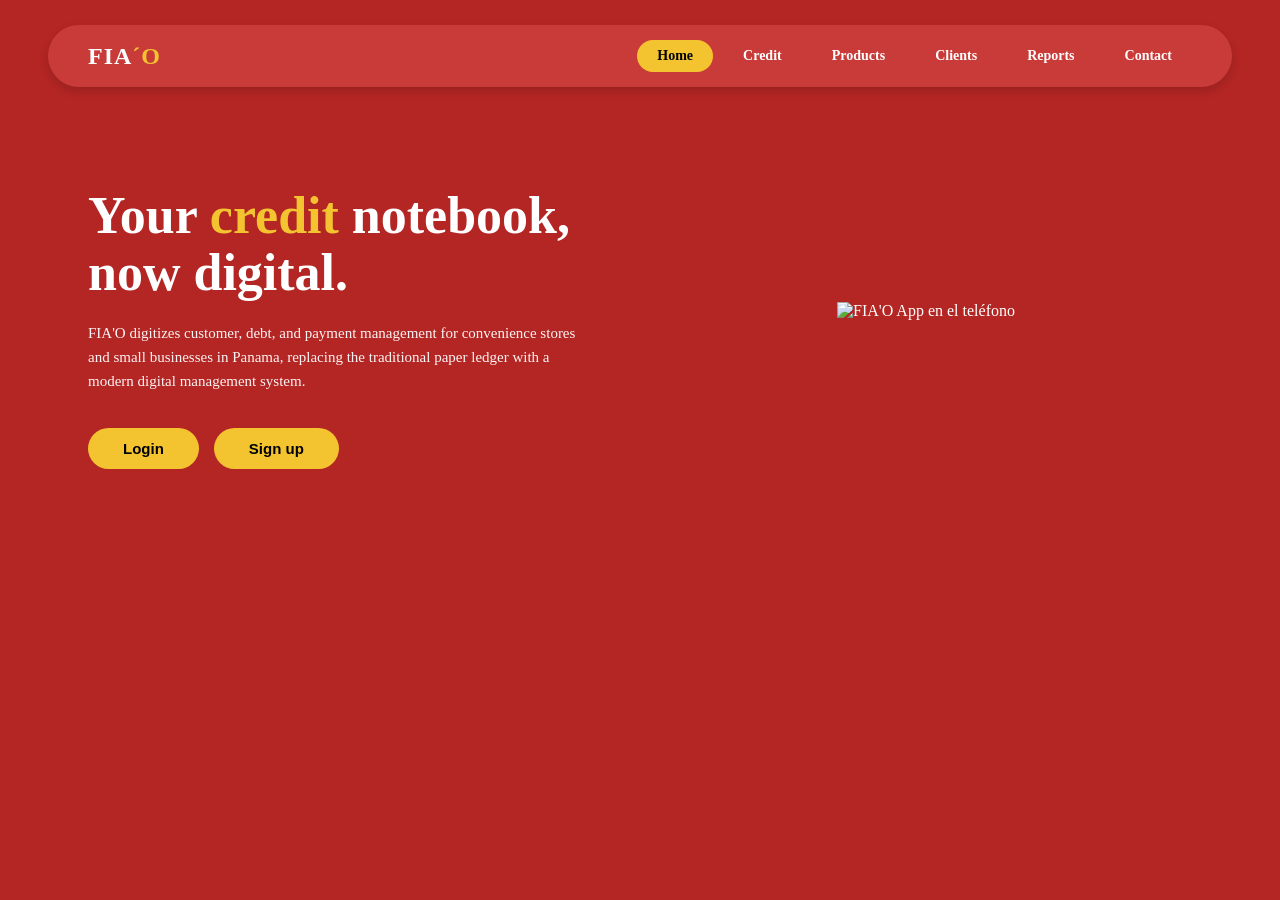
==== index.html @ e41dae24 "Nuevo Ordenado" ====
<!DOCTYPE html>
<html lang="en">
<head>
    <meta charset="UTF-8">
    <meta name="viewport" content="width=device-width, initial-scale=1.0">
    <title>FIA'O - Digital Notebook</title>
    <!-- Ruta actualizada del CSS según la nueva estructura de carpetas -->
    <link rel="stylesheet" href="asset/css/style.css">
    <!-- Fuente moderna de Google Fonts -->
    <link href="https://fonts.googleapis.com/css2?family=Poppins:wght@400;500;600;700&display=swap" rel="stylesheet">
</head>
<body>
 
    <!-- BARRA DE NAVEGACIÓN -->
    <header class="navbar">
        <div class="logo">FIA<span class="yellow-text">´O</span></div>
        <nav class="nav-links">
            <a href="#inicio" class="active">Home</a>
            <a href="#credit">Credit</a>
            <a href="#products">Products</a>
            <a href="#clients">Clients</a>
            <a href="#reports">Reports</a>
            <a href="#contact">Contact</a>
        </nav>
    </header>
 
    <!-- CONTENIDO PRINCIPAL (HERO SECTION) -->
    <main class="hero-container">
        
        <!-- Columna Izquierda: Textos y Botones -->
        <div class="hero-text">
            <h1>Your <span class="yellow-text">credit</span> notebook,<br>now digital.</h1>
            <p>
                FIA'O digitizes customer, debt, and payment management for convenience stores
                and small businesses in Panama, replacing the traditional paper ledger with a
                modern digital management system.
            </p>
            <div class="hero-buttons">
                <a href="login.html" style="text-decoration: none;"><button class="btn-login">Login</button></a>
                <button class="btn-signup">Sign up</button>
            </div>
        </div>
 
        <!-- Columna Derecha: Imagen del Teléfono -->
        <div class="hero-image">
            <img src="movil.png" alt="FIA'O App en el teléfono">
        </div>
 
    </main>
 
</body>
</html>
---- asset/css/style.css ----
* CONFIGURACIÓN GENERAL */
* {
    margin: 0;
    padding: 0;
    box-sizing: border-box;
    font-family: 'Poppins', sans-serif;
}
 
body {
    background-color: #b32624; /* Color rojo principal */
    color: #ffffff;
}
 
/* CLASE PARA LOS TEXTOS AMARILLOS */
.yellow-text {
    color: #f4c430;
}
 
/* BARRA DE NAVEGACIÓN */
.navbar {
    display: flex;
    justify-content: space-between;
    align-items: center;
    background-color: #c93b38;
    padding: 15px 40px;
    margin: 25px 40px;
    border-radius: 40px;
    box-shadow: 0 4px 10px rgba(0, 0, 0, 0.15);
}
 
.logo {
    font-size: 24px;
    font-weight: 700;
    letter-spacing: 1px;
}
 
.nav-links {
    display: flex;
    gap: 10px;
}
 
.nav-links a {
    color: #ffffff;
    text-decoration: none;
    font-weight: 600;
    font-size: 14px;
    padding: 8px 20px;
    border-radius: 20px;
    transition: 0.3s;
}
 
.nav-links a.active,
.nav-links a:hover {
    background-color: #f4c430;
    color: #000000;
}
 
/* SECCIÓN PRINCIPAL / HERO */
.hero-container {
    display: flex;
    justify-content: space-between;
    align-items: center;
    padding: 40px 80px;
    max-width: 1300px;
    margin: 0 auto;
    gap: 40px;
}
 
.hero-text {
    flex: 1;
}
 
.hero-text h1 {
    font-size: 52px;
    font-weight: 700;
    line-height: 1.1;
    margin-bottom: 20px;
}
 
.hero-text p {
    font-size: 15px;
    line-height: 1.6;
    margin-bottom: 35px;
    opacity: 0.95;
    max-width: 500px;
}
 
/* Botones de Login y Sign up */
.hero-buttons {
    display: flex;
    gap: 15px;
}
 
.btn-login, .btn-signup {
    background-color: #f4c430;
    color: #000000;
    border: none;
    padding: 12px 35px;
    border-radius: 25px;
    font-weight: 600;
    font-size: 15px;
    cursor: pointer;
    transition: transform 0.2s, opacity 0.2s;
}
 
.btn-login:hover, .btn-signup:hover {
    opacity: 0.9;
    transform: scale(1.03);
}
 
/* Imagen del Teléfono */
.hero-image {
    flex: 1;
    display: flex;
    justify-content: center;
}
 
.hero-image img {
    max-width: 350px;
    height: auto;
 
}
 
/* ========================================= */
/* ESTILOS COMPLETOS PARA LA PÁGINA DE LOGIN */
/* ========================================= */
 
.login-body {
    background-color: #f7f1e3 !important;
    color: #333333;
    margin: 0;
    font-family: 'Poppins', sans-serif;
}
 
/* Barra de navegación superior (Sin pestañas activas por defecto) */
.login-top-nav {
    background-color: #910000 !important;
    display: flex;
    justify-content: space-between;
    align-items: center;
    padding: 15px 50px;
}
 
.login-top-nav .logo {
    color: #ffffff;
    font-size: 24px;
    font-weight: bold;
}
 
.login-top-nav .yellow-text {
    color: #f4c430 !important;
}
 
.login-top-nav .nav-links a {
    color: #ffffff;
    text-decoration: none;
    margin-left: 20px;
    font-size: 14px;
    padding: 6px 14px;
    border-radius: 6px;
    transition: 0.2s;
}
 
.login-top-nav .nav-links a:hover {
    background-color: rgba(255, 255, 255, 0.15);
}
 
.login-info .brand-title {
    color: #ef0000 !important;
    font-size: 32px;
    font-weight: 700;
    margin-bottom: 15px;
}
 
.login-info .brand-title .yellow-text {
    color: #ff0000 !important;
}
 
.login-main-container {
    display: flex;
    justify-content: space-between;
    align-items: flex-start;
    padding: 40px 80px;
    max-width: 1300px;
    margin: 0 auto;
    gap: 40px;
}
 
.login-info {
    flex: 1;
    padding-top: 20px;
}
 
.login-info h1 {
    font-size: 44px;
    font-weight: 700;
    line-height: 1.15;
    color: #222222;
    margin-bottom: 15px;
}
 
.login-info .dark-red-text {
    color: #910000;
}
 
.login-info .subtitle {
    font-size: 15px;
    color: #555555;
    margin-bottom: 20px;
}
 
/* Estilo para el botón de Volver al Home en la página */
.btn-back-home {
    display: inline-block;
    background-color: #fae19c;
    color: #333333;
    padding: 8px 16px;
    border-radius: 6px;
    text-decoration: none;
    font-size: 13px;
    font-weight: 600;
    transition: 0.2s;
    box-shadow: 0 2px 5px rgba(0,0,0,0.05);
}
 
.btn-back-home:hover {
    background-color: #f4c430;
}
 
.feature-list {
    display: flex;
    flex-direction: column;
    gap: 25px;
}
 
.feature-item {
    display: flex;
    align-items: flex-start;
    gap: 15px;
}
 
.feature-icon {
    font-size: 24px;
    background: #fae19c;
    padding: 10px;
    border-radius: 12px;
}
 
.feature-item h3 {
    font-size: 16px;
    font-weight: 600;
    color: #111111;
    margin-bottom: 3px;
}
 
.feature-item p {
    font-size: 13px;
    color: #666666;
    line-height: 1.4;
}
 
/* Contenedor derecho */
.login-right-area {
    flex: 1;
    position: relative;
    display: flex;
    justify-content: center;
    align-items: flex-start;
}
 
.login-card {
    background-color: #ffffff;
    padding: 40px;
    border-radius: 20px;
    width: 100%;
    max-width: 420px;
    box-shadow: 0 10px 30px rgba(0, 0, 0, 0.08);
    z-index: 1;
}
 
.login-card h2 {
    font-size: 28px;
    font-weight: 700;
    text-align: center;
    color: #111;
    margin-bottom: 5px;
}
 
.login-card .card-subtitle {
    font-size: 13px;
    color: #777;
    text-align: center;
    margin-bottom: 30px;
}
 
.login-card .input-group {
    margin-bottom: 20px;
}
 
.login-card .input-group label {
    display: block;
    font-size: 12px;
    font-weight: 600;
    color: #444;
    margin-bottom: 6px;
}
 
.login-card .input-group input {
    width: 100%;
    padding: 12px 15px;
    border-radius: 8px;
    border: 1px solid #ddd;
    font-size: 14px;
    outline: none;
    transition: 0.2s;
    box-sizing: border-box;
}
 
.login-card .input-group input:focus {
    border-color: #910000;
}
 
/* Contenedor y ojito vectorial limpio */
.password-box-container {
    position: relative;
    display: flex;
    align-items: center;
}
 
.password-box-container input {
    width: 100%;
    padding-right: 45px !important;
}
 
.eye-icon {
    position: absolute;
    right: 12px;
    cursor: pointer;
    color: #777;
    display: flex;
    align-items: center;
    user-select: none;
    z-index: 10;
    transition: color 0.2s;
}
 
.eye-icon:hover {
    color: #910000;
}
 
.login-card .forgot-password {
    display: block;
    text-align: right;
    font-size: 11px;
    color: #d9534f;
    text-decoration: none;
    margin-top: 5px;
}
 
.login-card .forgot-password:hover {
    text-decoration: underline;
}
 
.login-card .btn-red-submit {
    width: 100%;
    background-color: #a8201a;
    color: #ffffff;
    border: none;
    padding: 14px;
    border-radius: 8px;
    font-weight: 600;
    font-size: 15px;
    cursor: pointer;
    transition: 0.2s;
    margin-top: 10px;
}
 
.login-card .btn-red-submit:hover {
    background-color: #8f1712;
}
 
.login-card .recaptcha-box {
    display: flex;
    align-items: center;
    justify-content: space-between;
    background-color: #f9f9f9;
    border: 1px solid #d3d3d3;
    padding: 12px 15px;
    border-radius: 6px;
    margin-top: 20px;
    font-size: 13px;
    cursor: pointer;
    transition: 0.3s;
}
 
.recaptcha-left {
    display: flex;
    align-items: center;
    gap: 12px;
}
 
.login-card .recaptcha-box input {
    width: 18px;
    height: 18px;
    cursor: pointer;
}
 
.spinner {
    display: none;
    width: 20px;
    height: 20px;
    border: 3px solid #f3f3f3;
    border-top: 3px solid #3498db;
    border-radius: 50%;
    animation: spin 0.8s linear infinite;
}
 
@keyframes spin {
    0% { transform: rotate(0deg); }
    100% { transform: rotate(360deg); }
}
 
.login-card .recaptcha-logo {
    font-size: 10px;
    color: #555;
    text-align: center;
}
 
.login-card .signup-redirect {
    text-align: center;
    font-size: 12px;
    color: #666;
    margin-top: 25px;
}
 
.login-card .signup-redirect a {
    color: #a8201a;
    font-weight: 600;
    text-decoration: none;
}
 
.login-card .signup-redirect a:hover {
    text-decoration: underline;
}
 
/* VENTANA FLOTANTE DE RECUPERACIÓN (Posicionada a la IZQUIERDA de la tarjeta de login) */
.recovery-section-hidden {
    display: none;
    position: absolute;
    right: 440px; /* Se despliega flotando hacia la izquierda */
    top: 0;
    width: 340px;
    z-index: 10;
}
 
.recovery-card {
    background-color: #ffffff;
    padding: 25px;
    border-radius: 15px;
    box-shadow: 0 10px 30px rgba(0, 0, 0, 0.15);
    text-align: left;
    border: 2px solid #910000;
    position: relative;
}
 
.close-recovery {
    position: absolute;
    top: 10px;
    right: 15px;
    background: none;
    border: none;
    font-size: 20px;
    cursor: pointer;
    color: #888;
}
 
.close-recovery:hover {
    color: #000;
}
 
.recovery-card h3 {
    color: #910000;
    font-size: 18px;
    margin-bottom: 8px;
}
 
.recovery-card p {
    font-size: 12px;
    color: #666;
    margin-bottom: 15px;
    line-height: 1.4;
}
 
.recovery-inputs {
    display: flex;
    flex-direction: column;
    gap: 10px;
}
 
.recovery-inputs input {
    width: 100%;
    padding: 10px 12px;
    border: 1px solid #ddd;
    border-radius: 6px;
    outline: none;
    box-sizing: border-box;
}
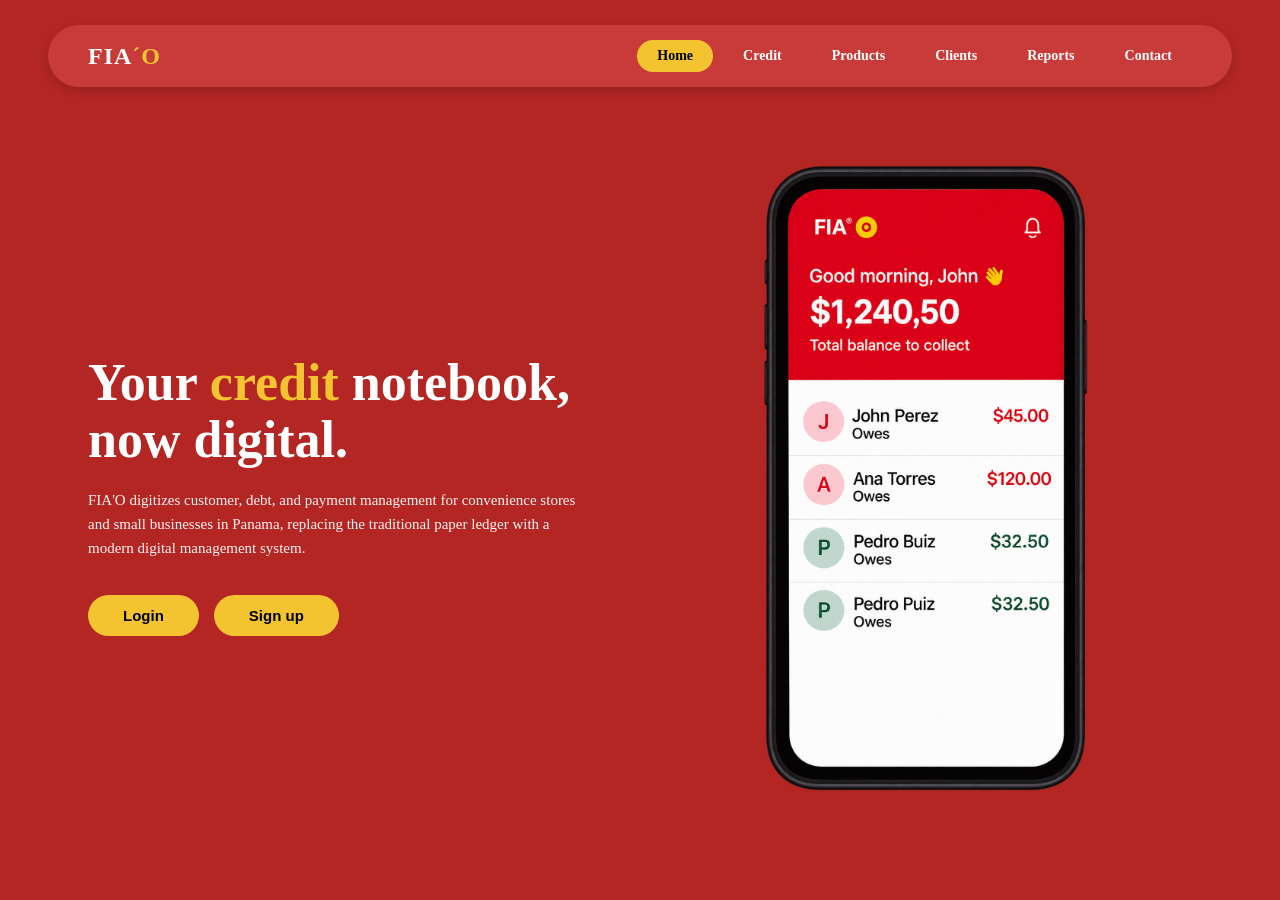
==== commit 0678789c: "imagen Agregado de imagen" ====
--- a/index.html
+++ b/index.html
@@ -43,7 +43,7 @@
  
         <!-- Columna Derecha: Imagen del Teléfono -->
         <div class="hero-image">
-            <img src="movil.png" alt="FIA'O App en el teléfono">
+            <img src="asset/img/movil.png" alt="FIA'O App en el teléfono">
         </div>
  
     </main>
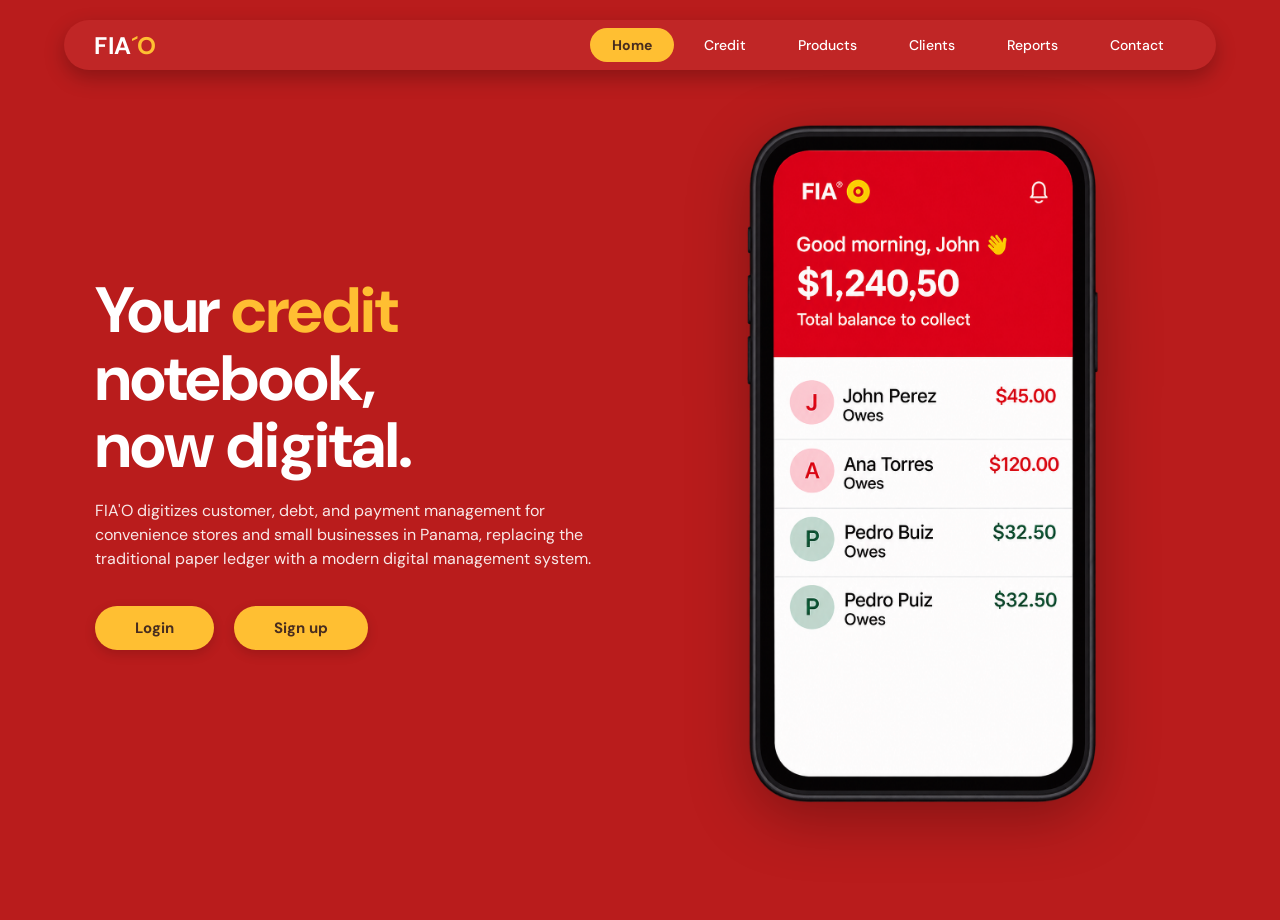
==== commit f2964ea2: "cambios cambioss" ====
--- a/index.html
+++ b/index.html
@@ -4,15 +4,17 @@
     <meta charset="UTF-8">
     <meta name="viewport" content="width=device-width, initial-scale=1.0">
     <title>FIA'O - Digital Notebook</title>
-    <!-- Ruta actualizada del CSS según la nueva estructura de carpetas -->
+    <!-- Ruta al CSS principal -->
     <link rel="stylesheet" href="asset/css/style.css">
-    <!-- Fuente moderna de Google Fonts -->
-    <link href="https://fonts.googleapis.com/css2?family=Poppins:wght@400;500;600;700&display=swap" rel="stylesheet">
+    <!-- Importación de las tipografías oficiales del branding desde Google Fonts -->
+    <link rel="preconnect" href="https://fonts.googleapis.com">
+    <link rel="preconnect" href="https://fonts.gstatic.com" crossorigin>
+    <link href="https://fonts.googleapis.com/css2?family=DM+Sans:ital,opsz,wght@0,9..40,100..1000;1,9..40,100..1000&family=Poppins:wght@400;500;600;700&display=swap" rel="stylesheet">
 </head>
-<body>
- 
-    <!-- BARRA DE NAVEGACIÓN -->
-    <header class="navbar">
+<body class="home-body">
+
+    <!-- BARRA DE NAVEGACIÓN FLOTANTE -->
+    <header class="navbar main-top-nav">
         <div class="logo">FIA<span class="yellow-text">´O</span></div>
         <nav class="nav-links">
             <a href="#inicio" class="active">Home</a>
@@ -23,30 +25,30 @@
             <a href="#contact">Contact</a>
         </nav>
     </header>
- 
+
     <!-- CONTENIDO PRINCIPAL (HERO SECTION) -->
     <main class="hero-container">
         
         <!-- Columna Izquierda: Textos y Botones -->
         <div class="hero-text">
-            <h1>Your <span class="yellow-text">credit</span> notebook,<br>now digital.</h1>
+            <h1>Your <span class="yellow-text">credit</span><br>notebook,<br>now digital.</h1>
             <p>
                 FIA'O digitizes customer, debt, and payment management for convenience stores
                 and small businesses in Panama, replacing the traditional paper ledger with a
                 modern digital management system.
             </p>
             <div class="hero-buttons">
-                <a href="login.html" style="text-decoration: none;"><button class="btn-login">Login</button></a>
+                <a href="login.html" class="btn-link"><button class="btn-login">Login</button></a>
                 <button class="btn-signup">Sign up</button>
             </div>
         </div>
- 
+
         <!-- Columna Derecha: Imagen del Teléfono -->
         <div class="hero-image">
             <img src="asset/img/movil.png" alt="FIA'O App en el teléfono">
         </div>
- 
+
     </main>
- 
+
 </body>
 </html>
--- a/asset/css/style.css
+++ b/asset/css/style.css
@@ -1,507 +1,164 @@
-* CONFIGURACIÓN GENERAL */
+/* ========================================= */
+/* ESTILOS DE LA PÁGINA HOME (INDEX) - FIA'O  */
+/* ========================================= */
+
+@import url('https://fonts.googleapis.com/css2?family=DM+Sans:ital,opsz,wght@0,9..40,100..1000;1,9..40,100..1000&family=Poppins:wght@400;500;600;700&display=swap');
+
+:root {
+    --color-rojo: #B91C1C;
+    --color-rojo-barra: #C02626;
+    --color-amarillo: #FFBF32;
+    --color-crema: #FEF3C7;
+    --color-cafe: #482D1F;
+    --color-blanco: #FFFFFF;
+    --font-principal: 'DM Sans', 'Poppins', sans-serif;
+}
+
+/* Restablecimiento universal para forzar la tipografía en todos los elementos */
 * {
+    box-sizing: border-box;
+    font-family: var(--font-principal) !important;
+}
+
+body.home-body {
+    background-color: var(--color-rojo) !important;
+    color: var(--color-blanco);
     margin: 0;
     padding: 0;
-    box-sizing: border-box;
-    font-family: 'Poppins', sans-serif;
+    min-height: 100vh;
+    overflow-x: hidden;
 }
- 
-body {
-    background-color: #b32624; /* Color rojo principal */
-    color: #ffffff;
-}
- 
-/* CLASE PARA LOS TEXTOS AMARILLOS */
-.yellow-text {
-    color: #f4c430;
-}
- 
-/* BARRA DE NAVEGACIÓN */
-.navbar {
+
+/* BARRA DE NAVEGACIÓN FLOTANTE Y REDONDEADA (PILL SHAPE) */
+.main-top-nav {
+    background-color: var(--color-rojo-barra) !important;
     display: flex;
     justify-content: space-between;
     align-items: center;
-    background-color: #c93b38;
-    padding: 15px 40px;
-    margin: 25px 40px;
-    border-radius: 40px;
-    box-shadow: 0 4px 10px rgba(0, 0, 0, 0.15);
+    padding: 8px 30px;
+    margin: 20px auto 0 auto;
+    width: 90%;
+    max-width: 1200px;
+    border-radius: 50px;
+    box-shadow: 0 8px 20px rgba(0, 0, 0, 0.25);
 }
- 
-.logo {
+
+.main-top-nav .logo {
+    color: var(--color-blanco);
     font-size: 24px;
     font-weight: 700;
-    letter-spacing: 1px;
+    letter-spacing: 0.5px;
 }
- 
-.nav-links {
+
+.main-top-nav .yellow-text {
+    color: var(--color-amarillo) !important;
+}
+
+.main-top-nav .nav-links {
     display: flex;
-    gap: 10px;
+    align-items: center;
+    gap: 8px;
 }
- 
-.nav-links a {
-    color: #ffffff;
+
+.main-top-nav .nav-links a {
+    color: var(--color-blanco);
     text-decoration: none;
-    font-weight: 600;
     font-size: 14px;
-    padding: 8px 20px;
-    border-radius: 20px;
-    transition: 0.3s;
+    font-weight: 500;
+    padding: 8px 22px;
+    border-radius: 30px;
+    transition: all 0.2s ease;
 }
- 
-.nav-links a.active,
-.nav-links a:hover {
-    background-color: #f4c430;
-    color: #000000;
+
+/* Botón activo Home en la barra */
+.main-top-nav .nav-links a.active,
+.main-top-nav .nav-links a:first-child {
+    background-color: var(--color-amarillo);
+    color: var(--color-cafe);
+    font-weight: 700;
 }
- 
-/* SECCIÓN PRINCIPAL / HERO */
+
+.main-top-nav .nav-links a:hover:not(.active) {
+    background-color: rgba(255, 255, 255, 0.15);
+}
+
+/* SECCIÓN PRINCIPAL (HERO CONTAINER) */
 .hero-container {
     display: flex;
     justify-content: space-between;
     align-items: center;
     padding: 40px 80px;
-    max-width: 1300px;
+    max-width: 1250px;
     margin: 0 auto;
     gap: 40px;
+    min-height: calc(100vh - 120px);
 }
- 
+
+/* Columna Izquierda: Textos y Botones */
 .hero-text {
     flex: 1;
+    max-width: 580px;
 }
- 
+
 .hero-text h1 {
-    font-size: 52px;
+    font-size: 64px;
     font-weight: 700;
-    line-height: 1.1;
-    margin-bottom: 20px;
+    line-height: 1.05;
+    color: var(--color-blanco);
+    margin: 0 0 20px 0;
+    letter-spacing: -1px;
 }
- 
+
+.hero-text .yellow-text {
+    color: var(--color-amarillo);
+}
+
 .hero-text p {
-    font-size: 15px;
-    line-height: 1.6;
+    font-size: 16px;
+    line-height: 1.5;
+    color: rgba(255, 255, 255, 0.9);
     margin-bottom: 35px;
-    opacity: 0.95;
     max-width: 500px;
 }
- 
-/* Botones de Login y Sign up */
+
 .hero-buttons {
     display: flex;
-    gap: 15px;
+    gap: 20px;
+    align-items: center;
 }
- 
+
+.hero-buttons .btn-link {
+    text-decoration: none;
+}
+
 .btn-login, .btn-signup {
-    background-color: #f4c430;
-    color: #000000;
+    background-color: var(--color-amarillo);
+    color: var(--color-cafe);
     border: none;
-    padding: 12px 35px;
-    border-radius: 25px;
-    font-weight: 600;
+    padding: 12px 40px;
+    border-radius: 30px;
     font-size: 15px;
+    font-weight: 700;
     cursor: pointer;
-    transition: transform 0.2s, opacity 0.2s;
+    transition: transform 0.2s, box-shadow 0.2s;
+    box-shadow: 0 4px 12px rgba(0, 0, 0, 0.15);
 }
- 
+
 .btn-login:hover, .btn-signup:hover {
-    opacity: 0.9;
-    transform: scale(1.03);
+    transform: translateY(-2px);
+    box-shadow: 0 6px 16px rgba(0, 0, 0, 0.2);
 }
- 
-/* Imagen del Teléfono */
+
+/* Columna Derecha: Imagen Móvil */
 .hero-image {
     flex: 1;
     display: flex;
     justify-content: center;
-}
- 
-.hero-image img {
-    max-width: 350px;
-    height: auto;
- 
-}
- 
-/* ========================================= */
-/* ESTILOS COMPLETOS PARA LA PÁGINA DE LOGIN */
-/* ========================================= */
- 
-.login-body {
-    background-color: #f7f1e3 !important;
-    color: #333333;
-    margin: 0;
-    font-family: 'Poppins', sans-serif;
-}
- 
-/* Barra de navegación superior (Sin pestañas activas por defecto) */
-.login-top-nav {
-    background-color: #910000 !important;
-    display: flex;
-    justify-content: space-between;
-    align-items: center;
-    padding: 15px 50px;
-}
- 
-.login-top-nav .logo {
-    color: #ffffff;
-    font-size: 24px;
-    font-weight: bold;
-}
- 
-.login-top-nav .yellow-text {
-    color: #f4c430 !important;
-}
- 
-.login-top-nav .nav-links a {
-    color: #ffffff;
-    text-decoration: none;
-    margin-left: 20px;
-    font-size: 14px;
-    padding: 6px 14px;
-    border-radius: 6px;
-    transition: 0.2s;
-}
- 
-.login-top-nav .nav-links a:hover {
-    background-color: rgba(255, 255, 255, 0.15);
-}
- 
-.login-info .brand-title {
-    color: #ef0000 !important;
-    font-size: 32px;
-    font-weight: 700;
-    margin-bottom: 15px;
-}
- 
-.login-info .brand-title .yellow-text {
-    color: #ff0000 !important;
-}
- 
-.login-main-container {
-    display: flex;
-    justify-content: space-between;
-    align-items: flex-start;
-    padding: 40px 80px;
-    max-width: 1300px;
-    margin: 0 auto;
-    gap: 40px;
-}
- 
-.login-info {
-    flex: 1;
-    padding-top: 20px;
-}
- 
-.login-info h1 {
-    font-size: 44px;
-    font-weight: 700;
-    line-height: 1.15;
-    color: #222222;
-    margin-bottom: 15px;
-}
- 
-.login-info .dark-red-text {
-    color: #910000;
-}
- 
-.login-info .subtitle {
-    font-size: 15px;
-    color: #555555;
-    margin-bottom: 20px;
-}
- 
-/* Estilo para el botón de Volver al Home en la página */
-.btn-back-home {
-    display: inline-block;
-    background-color: #fae19c;
-    color: #333333;
-    padding: 8px 16px;
-    border-radius: 6px;
-    text-decoration: none;
-    font-size: 13px;
-    font-weight: 600;
-    transition: 0.2s;
-    box-shadow: 0 2px 5px rgba(0,0,0,0.05);
-}
- 
-.btn-back-home:hover {
-    background-color: #f4c430;
-}
- 
-.feature-list {
-    display: flex;
-    flex-direction: column;
-    gap: 25px;
-}
- 
-.feature-item {
-    display: flex;
-    align-items: flex-start;
-    gap: 15px;
-}
- 
-.feature-icon {
-    font-size: 24px;
-    background: #fae19c;
-    padding: 10px;
-    border-radius: 12px;
-}
- 
-.feature-item h3 {
-    font-size: 16px;
-    font-weight: 600;
-    color: #111111;
-    margin-bottom: 3px;
-}
- 
-.feature-item p {
-    font-size: 13px;
-    color: #666666;
-    line-height: 1.4;
-}
- 
-/* Contenedor derecho */
-.login-right-area {
-    flex: 1;
-    position: relative;
-    display: flex;
-    justify-content: center;
-    align-items: flex-start;
-}
- 
-.login-card {
-    background-color: #ffffff;
-    padding: 40px;
-    border-radius: 20px;
-    width: 100%;
-    max-width: 420px;
-    box-shadow: 0 10px 30px rgba(0, 0, 0, 0.08);
-    z-index: 1;
-}
- 
-.login-card h2 {
-    font-size: 28px;
-    font-weight: 700;
-    text-align: center;
-    color: #111;
-    margin-bottom: 5px;
-}
- 
-.login-card .card-subtitle {
-    font-size: 13px;
-    color: #777;
-    text-align: center;
-    margin-bottom: 30px;
-}
- 
-.login-card .input-group {
-    margin-bottom: 20px;
-}
- 
-.login-card .input-group label {
-    display: block;
-    font-size: 12px;
-    font-weight: 600;
-    color: #444;
-    margin-bottom: 6px;
-}
- 
-.login-card .input-group input {
-    width: 100%;
-    padding: 12px 15px;
-    border-radius: 8px;
-    border: 1px solid #ddd;
-    font-size: 14px;
-    outline: none;
-    transition: 0.2s;
-    box-sizing: border-box;
-}
- 
-.login-card .input-group input:focus {
-    border-color: #910000;
-}
- 
-/* Contenedor y ojito vectorial limpio */
-.password-box-container {
-    position: relative;
-    display: flex;
     align-items: center;
 }
- 
-.password-box-container input {
-    width: 100%;
-    padding-right: 45px !important;
-}
- 
-.eye-icon {
-    position: absolute;
-    right: 12px;
-    cursor: pointer;
-    color: #777;
-    display: flex;
-    align-items: center;
-    user-select: none;
-    z-index: 10;
-    transition: color 0.2s;
-}
- 
-.eye-icon:hover {
-    color: #910000;
-}
- 
-.login-card .forgot-password {
-    display: block;
-    text-align: right;
-    font-size: 11px;
-    color: #d9534f;
-    text-decoration: none;
-    margin-top: 5px;
-}
- 
-.login-card .forgot-password:hover {
-    text-decoration: underline;
-}
- 
-.login-card .btn-red-submit {
-    width: 100%;
-    background-color: #a8201a;
-    color: #ffffff;
-    border: none;
-    padding: 14px;
-    border-radius: 8px;
-    font-weight: 600;
-    font-size: 15px;
-    cursor: pointer;
-    transition: 0.2s;
-    margin-top: 10px;
-}
- 
-.login-card .btn-red-submit:hover {
-    background-color: #8f1712;
-}
- 
-.login-card .recaptcha-box {
-    display: flex;
-    align-items: center;
-    justify-content: space-between;
-    background-color: #f9f9f9;
-    border: 1px solid #d3d3d3;
-    padding: 12px 15px;
-    border-radius: 6px;
-    margin-top: 20px;
-    font-size: 13px;
-    cursor: pointer;
-    transition: 0.3s;
-}
- 
-.recaptcha-left {
-    display: flex;
-    align-items: center;
-    gap: 12px;
-}
- 
-.login-card .recaptcha-box input {
-    width: 18px;
-    height: 18px;
-    cursor: pointer;
-}
- 
-.spinner {
-    display: none;
-    width: 20px;
-    height: 20px;
-    border: 3px solid #f3f3f3;
-    border-top: 3px solid #3498db;
-    border-radius: 50%;
-    animation: spin 0.8s linear infinite;
-}
- 
-@keyframes spin {
-    0% { transform: rotate(0deg); }
-    100% { transform: rotate(360deg); }
-}
- 
-.login-card .recaptcha-logo {
-    font-size: 10px;
-    color: #555;
-    text-align: center;
-}
- 
-.login-card .signup-redirect {
-    text-align: center;
-    font-size: 12px;
-    color: #666;
-    margin-top: 25px;
-}
- 
-.login-card .signup-redirect a {
-    color: #a8201a;
-    font-weight: 600;
-    text-decoration: none;
-}
- 
-.login-card .signup-redirect a:hover {
-    text-decoration: underline;
-}
- 
-/* VENTANA FLOTANTE DE RECUPERACIÓN (Posicionada a la IZQUIERDA de la tarjeta de login) */
-.recovery-section-hidden {
-    display: none;
-    position: absolute;
-    right: 440px; /* Se despliega flotando hacia la izquierda */
-    top: 0;
-    width: 340px;
-    z-index: 10;
-}
- 
-.recovery-card {
-    background-color: #ffffff;
-    padding: 25px;
-    border-radius: 15px;
-    box-shadow: 0 10px 30px rgba(0, 0, 0, 0.15);
-    text-align: left;
-    border: 2px solid #910000;
-    position: relative;
-}
- 
-.close-recovery {
-    position: absolute;
-    top: 10px;
-    right: 15px;
-    background: none;
-    border: none;
-    font-size: 20px;
-    cursor: pointer;
-    color: #888;
-}
- 
-.close-recovery:hover {
-    color: #000;
-}
- 
-.recovery-card h3 {
-    color: #910000;
-    font-size: 18px;
-    margin-bottom: 8px;
-}
- 
-.recovery-card p {
-    font-size: 12px;
-    color: #666;
-    margin-bottom: 15px;
-    line-height: 1.4;
-}
- 
-.recovery-inputs {
-    display: flex;
-    flex-direction: column;
-    gap: 10px;
-}
- 
-.recovery-inputs input {
-    width: 100%;
-    padding: 10px 12px;
-    border: 1px solid #ddd;
-    border-radius: 6px;
-    outline: none;
-    box-sizing: border-box;
+
+.hero-image img {
+    max-width: 380px;
+    height: auto;
+    filter: drop-shadow(0 15px 30px rgba(0, 0, 0, 0.3));
 }
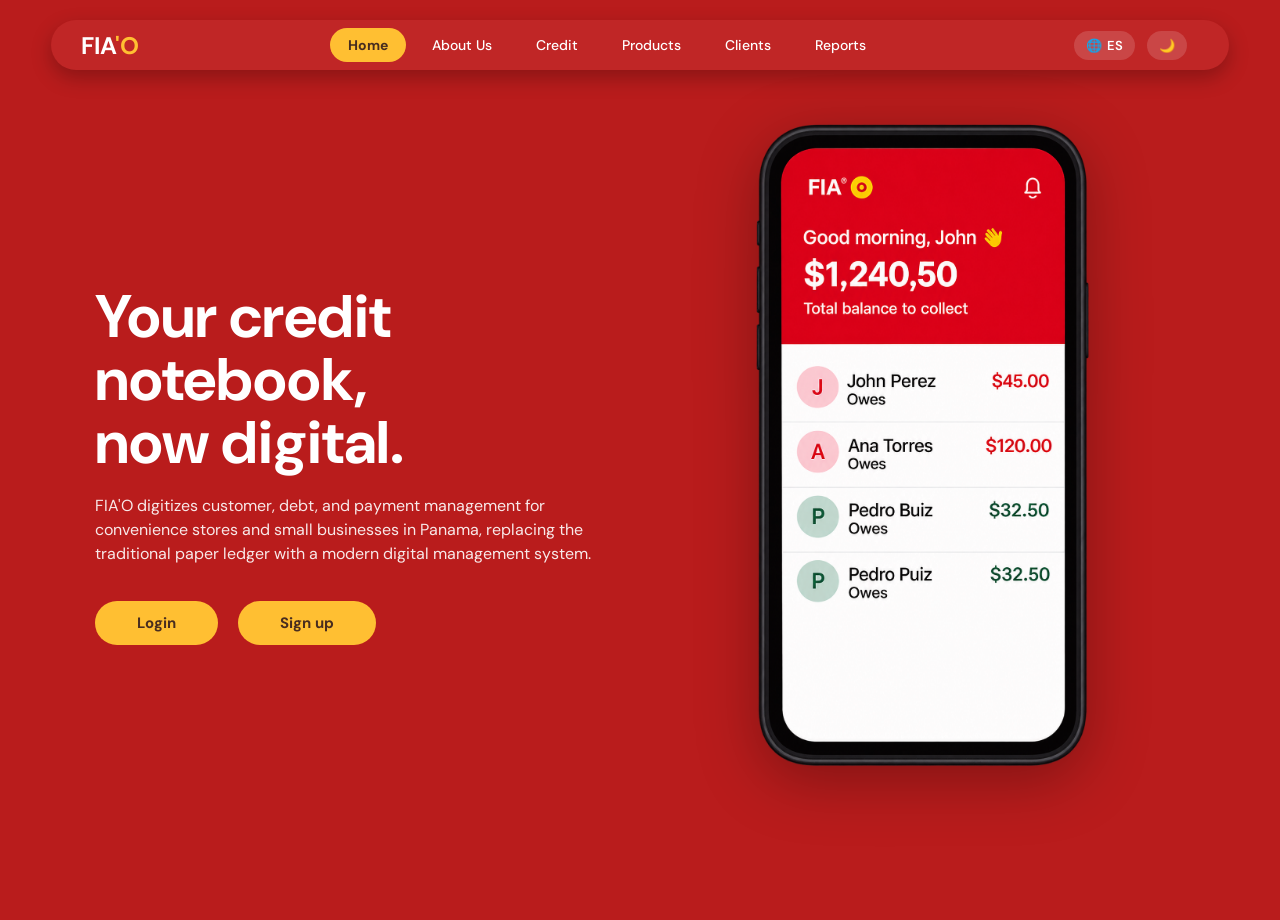
==== commit aa0ec587: "nuevoo nuevoo" ====
--- a/index.html
+++ b/index.html
@@ -4,51 +4,64 @@
     <meta charset="UTF-8">
     <meta name="viewport" content="width=device-width, initial-scale=1.0">
     <title>FIA'O - Digital Notebook</title>
-    <!-- Ruta al CSS principal -->
-    <link rel="stylesheet" href="asset/css/style.css">
-    <!-- Importación de las tipografías oficiales del branding desde Google Fonts -->
-    <link rel="preconnect" href="https://fonts.googleapis.com">
-    <link rel="preconnect" href="https://fonts.gstatic.com" crossorigin>
-    <link href="https://fonts.googleapis.com/css2?family=DM+Sans:ital,opsz,wght@0,9..40,100..1000;1,9..40,100..1000&family=Poppins:wght@400;500;600;700&display=swap" rel="stylesheet">
+    <link rel="stylesheet" href="asset/css/global.css">
 </head>
-<body class="home-body">
+<body>
 
     <!-- BARRA DE NAVEGACIÓN FLOTANTE -->
     <header class="navbar main-top-nav">
-        <div class="logo">FIA<span class="yellow-text">´O</span></div>
+        <div class="logo">FIA<span class="yellow-text">'O</span></div>
         <nav class="nav-links">
-            <a href="#inicio" class="active">Home</a>
-            <a href="#credit">Credit</a>
-            <a href="#products">Products</a>
-            <a href="#clients">Clients</a>
-            <a href="#reports">Reports</a>
-            <a href="#contact">Contact</a>
+            <a href="index.html" class="active" data-en="Home" data-es="Inicio">Home</a>
+            <a href="about.html" data-en="About Us" data-es="Nosotros">About Us</a>
+            <a href="#credit" data-en="Credit" data-es="Créditos">Credit</a>
+            <a href="#products" data-en="Products" data-es="Productos">Products</a>
+            <a href="#clients" data-en="Clients" data-es="Clientes">Clients</a>
+            <a href="#reports" data-en="Reports" data-es="Reportes">Reports</a>
         </nav>
+
+        <!-- HERRAMIENTAS DE NAVEGACIÓN (Solo Idioma y Tema) -->
+        <div class="nav-actions">
+            <!-- Botón Traductor -->
+            <button id="langToggle" class="nav-btn-icon">🌐 <span id="langLabel">ES</span></button>
+            <!-- Botón Modo Oscuro/Claro -->
+            <button id="themeToggle" class="nav-btn-icon">🌙</button>
+            <!-- Contenedor reservado para el perfil post-login -->
+            <div id="userNavArea"></div>
+        </div>
     </header>
 
-    <!-- CONTENIDO PRINCIPAL (HERO SECTION) -->
-    <main class="hero-container">
-        
-        <!-- Columna Izquierda: Textos y Botones -->
-        <div class="hero-text">
-            <h1>Your <span class="yellow-text">credit</span><br>notebook,<br>now digital.</h1>
-            <p>
-                FIA'O digitizes customer, debt, and payment management for convenience stores
-                and small businesses in Panama, replacing the traditional paper ledger with a
-                modern digital management system.
+    <!-- CONTENIDO PRINCIPAL (HERO) -->
+    <main style="display: flex; justify-content: space-between; align-items: center; padding: 40px 80px; max-width: 1250px; margin: 0 auto; gap: 40px;">
+        <div style="flex: 1; max-width: 580px;">
+            <h1 style="font-size: 60px; font-weight: 700; line-height: 1.05; margin-bottom: 20px;">
+                Your <span class="yellow-text" data-en="credit notebook," data-es="libreta de crédito,">credit notebook,</span><br>
+                <span data-en="now digital." data-es="ahora digital.">now digital.</span>
+            </h1>
+            <p style="font-size: 16px; line-height: 1.5; opacity: 0.9; margin-bottom: 35px;"
+               data-en="FIA'O digitizes customer, debt, and payment management for convenience stores and small businesses in Panama, replacing the traditional paper ledger with a modern digital management system." 
+               data-es="FIA'O digitaliza la gestión de clientes, deudas y pagos para minisupermercados y pequeños negocios en Panamá, reemplazando la libreta de papel tradicional con un sistema de gestión digital moderno.">
+                FIA'O digitizes customer, debt, and payment management for convenience stores and small businesses in Panama, replacing the traditional paper ledger with a modern digital management system.
             </p>
-            <div class="hero-buttons">
-                <a href="login.html" class="btn-link"><button class="btn-login">Login</button></a>
-                <button class="btn-signup">Sign up</button>
+            
+            <!-- DOS BOTONES AMARILLOS ABAJO -->
+            <div style="display: flex; gap: 20px;">
+                <a href="login.html" style="text-decoration: none;">
+                    <button style="background-color: var(--color-amarillo); color: var(--color-cafe); border: none; padding: 12px 42px; border-radius: 30px; font-size: 15px; font-weight: 700; cursor: pointer;"
+                            data-en="Login" data-es="Iniciar Sesión">Login</button>
+                </a>
+                <a href="login.html" style="text-decoration: none;">
+                    <button style="background-color: var(--color-amarillo); color: var(--color-cafe); border: none; padding: 12px 42px; border-radius: 30px; font-size: 15px; font-weight: 700; cursor: pointer;"
+                            data-en="Sign up" data-es="Registrarse">Sign up</button>
+                </a>
             </div>
         </div>
-
-        <!-- Columna Derecha: Imagen del Teléfono -->
-        <div class="hero-image">
-            <img src="asset/img/movil.png" alt="FIA'O App en el teléfono">
+        <div style="flex: 1; display: flex; justify-content: center;">
+            <img src="asset/img/movil.png" alt="FIA'O App" style="max-width: 360px; filter: drop-shadow(0 15px 30px rgba(0, 0, 0, 0.3));">
         </div>
-
     </main>
 
+    <!-- SCRIPT GLOBAL -->
+    <script src="asset/js/main.js"></script>
 </body>
 </html>
--- a/asset/css/global.css
+++ b/asset/css/global.css
@@ -0,0 +1,162 @@
+/* ========================================= */
+/* ESTILOS GLOBALES Y COMPARTIDOS - FIA'O    */
+/* ========================================= */
+
+@import url('https://fonts.googleapis.com/css2?family=DM+Sans:ital,opsz,wght@0,9..40,100..1000;1,9..40,100..1000&family=Poppins:wght@400;500;600;700&display=swap');
+
+:root {
+    --color-rojo: #B91C1C;
+    --color-rojo-barra: #C02626;
+    --color-amarillo: #FFBF32;
+    --color-crema: #FEF3C7;
+    --color-cafe: #482D1F;
+    --color-blanco: #FFFFFF;
+    --bg-main: var(--color-rojo);
+    --text-main: var(--color-blanco);
+    --font-principal: 'DM Sans', 'Poppins', sans-serif;
+}
+
+/* Modo Oscuro / Dark Mode */
+body.dark-theme {
+    --bg-main: #18181B;
+    --color-rojo-barra: #27272A;
+    --text-main: #F4F4F5;
+}
+
+* {
+    box-sizing: border-box;
+    font-family: var(--font-principal) !important;
+}
+
+body {
+    background-color: var(--bg-main) !important;
+    color: var(--text-main);
+    margin: 0;
+    padding: 0;
+    min-height: 100vh;
+    transition: background-color 0.3s ease, color 0.3s ease;
+}
+
+/* BARRA DE NAVEGACIÓN FLOTANTE (PILL SHAPE) */
+.main-top-nav {
+    background-color: var(--color-rojo-barra) !important;
+    display: flex;
+    justify-content: space-between;
+    align-items: center;
+    padding: 8px 30px;
+    margin: 20px auto 0 auto;
+    width: 92%;
+    max-width: 1250px;
+    border-radius: 50px;
+    box-shadow: 0 8px 20px rgba(0, 0, 0, 0.25);
+}
+
+.main-top-nav .logo {
+    color: var(--color-blanco);
+    font-size: 24px;
+    font-weight: 700;
+}
+
+.main-top-nav .yellow-text {
+    color: var(--color-amarillo) !important;
+}
+
+.main-top-nav .nav-links {
+    display: flex;
+    align-items: center;
+    gap: 8px;
+}
+
+.main-top-nav .nav-links a {
+    color: var(--color-blanco);
+    text-decoration: none;
+    font-size: 14px;
+    font-weight: 500;
+    padding: 8px 18px;
+    border-radius: 30px;
+    transition: background 0.2s;
+}
+
+.main-top-nav .nav-links a.active {
+    background-color: var(--color-amarillo);
+    color: var(--color-cafe);
+    font-weight: 700;
+}
+
+.main-top-nav .nav-links a:hover:not(.active) {
+    background-color: rgba(255, 255, 255, 0.15);
+}
+
+/* ACCIONES DE LA BARRA (TRADUCTOR, TEMA Y PERFIL) */
+.nav-actions {
+    display: flex;
+    align-items: center;
+    gap: 12px;
+}
+
+.nav-btn-icon {
+    background: rgba(255, 255, 255, 0.15);
+    border: none;
+    color: #FFF;
+    padding: 6px 12px;
+    border-radius: 20px;
+    cursor: pointer;
+    font-size: 13px;
+    font-weight: 600;
+    display: flex;
+    align-items: center;
+    gap: 5px;
+    transition: background 0.2s;
+}
+
+.nav-btn-icon:hover {
+    background: rgba(255, 255, 255, 0.3);
+}
+
+/* Círculo de Perfil Interactivo */
+.profile-circle-container {
+    position: relative;
+}
+
+.profile-avatar {
+    width: 38px;
+    height: 38px;
+    border-radius: 50%;
+    background-color: var(--color-amarillo);
+    color: var(--color-cafe);
+    display: flex;
+    align-items: center;
+    justify-content: center;
+    font-weight: 700;
+    font-size: 14px;
+    cursor: pointer;
+    border: 2px solid #FFF;
+    box-shadow: 0 2px 8px rgba(0,0,0,0.2);
+}
+
+.profile-dropdown {
+    display: none;
+    position: absolute;
+    right: 0;
+    top: 48px;
+    background-color: #FFFFFF;
+    color: #333;
+    border-radius: 12px;
+    box-shadow: 0 8px 25px rgba(0,0,0,0.2);
+    width: 170px;
+    overflow: hidden;
+    z-index: 100;
+}
+
+.profile-dropdown a {
+    display: block;
+    padding: 10px 16px;
+    color: var(--color-cafe);
+    text-decoration: none;
+    font-size: 13px;
+    font-weight: 600;
+}
+
+.profile-dropdown a:hover {
+    background-color: var(--color-crema);
+}
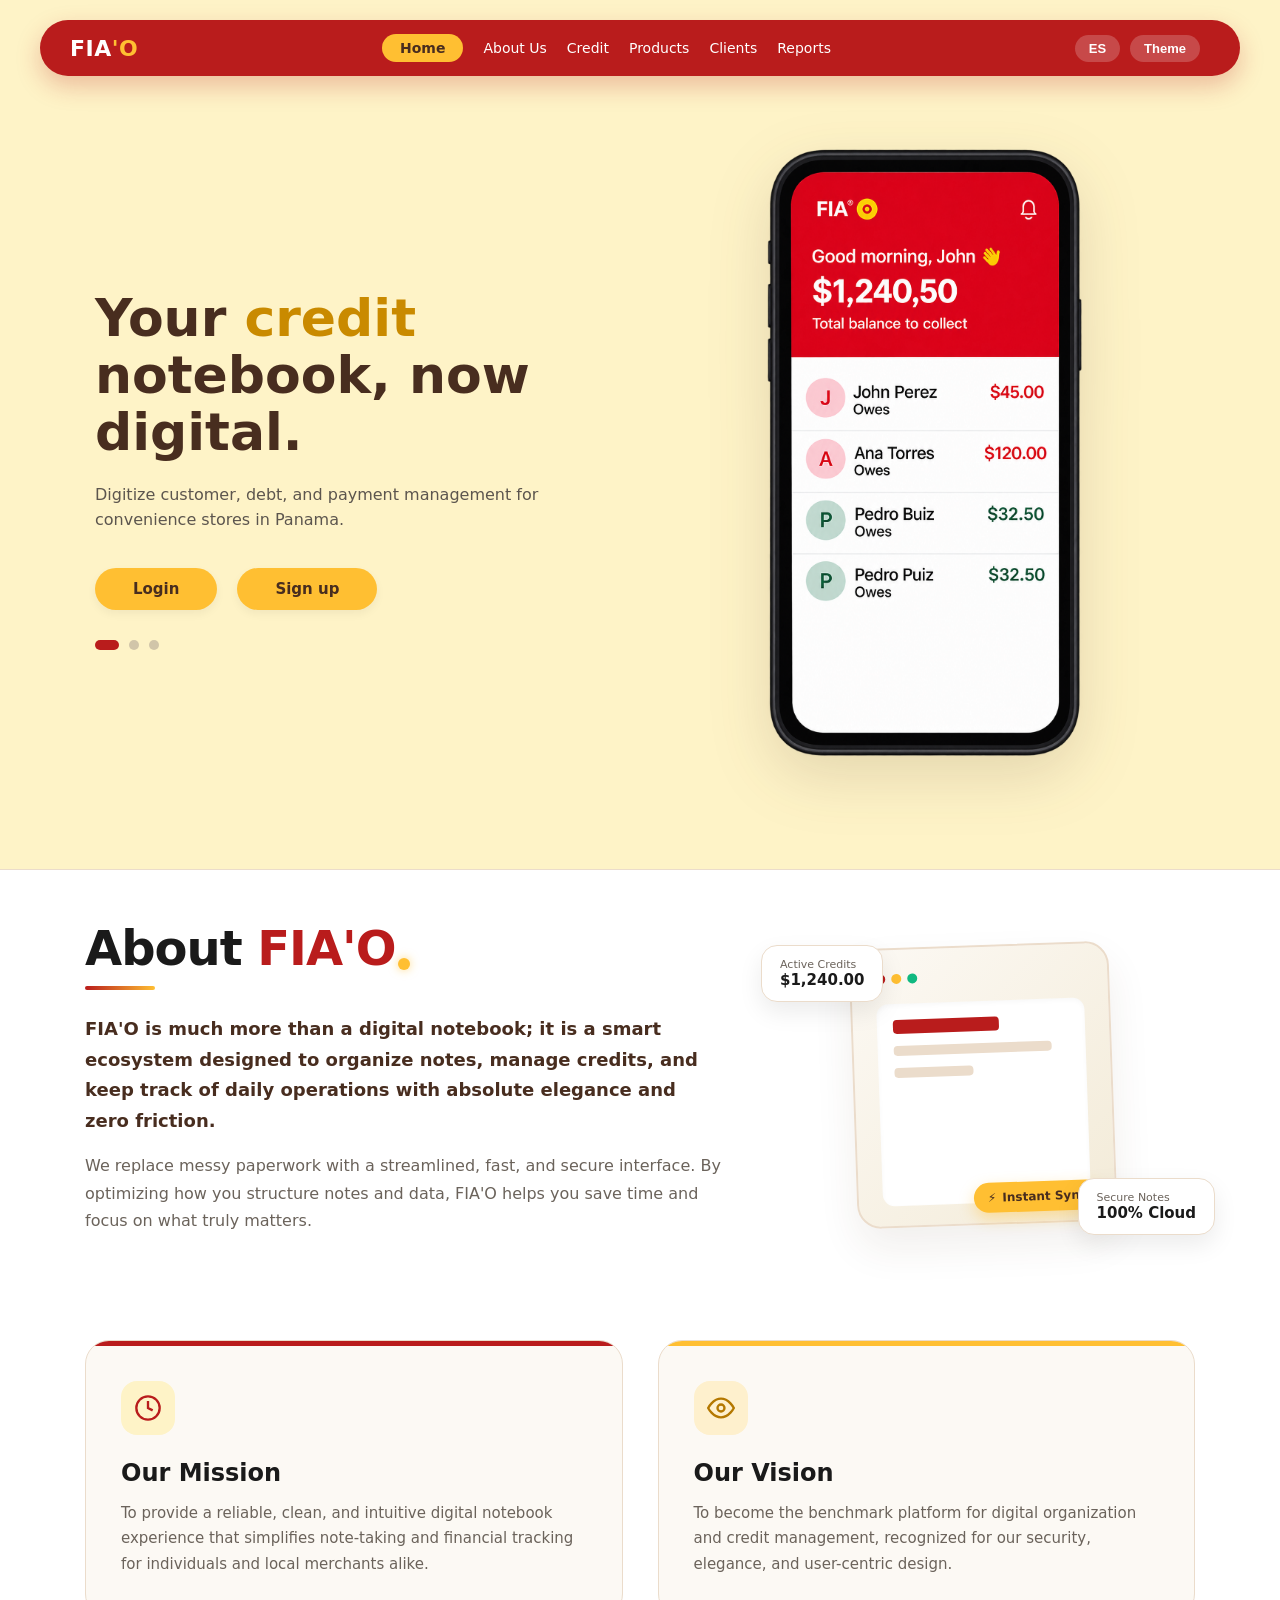
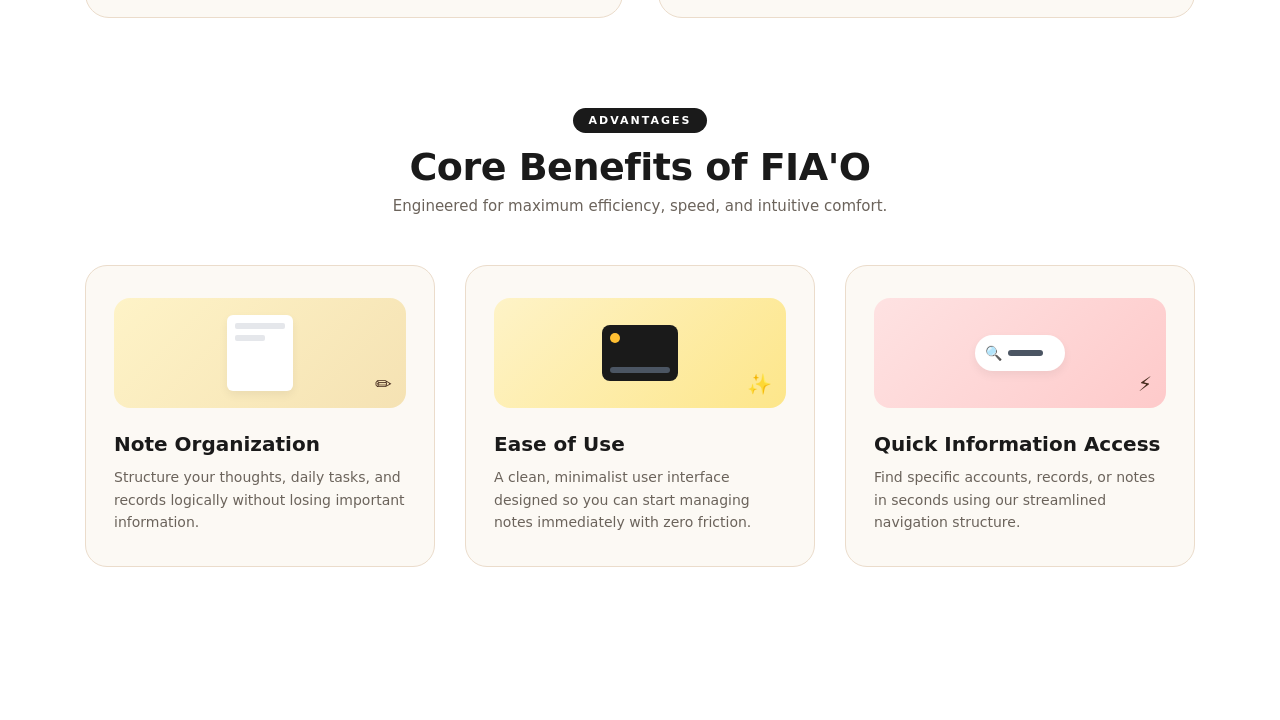
==== commit a89ef5d5: "nuevo nuevo" ====
--- a/index.html
+++ b/index.html
@@ -4,64 +4,66 @@
     <meta charset="UTF-8">
     <meta name="viewport" content="width=device-width, initial-scale=1.0">
     <title>FIA'O - Digital Notebook</title>
-    <link rel="stylesheet" href="asset/css/global.css">
+    <link rel="stylesheet" href="asset/css/index.css">
 </head>
 <body>
 
-    <!-- BARRA DE NAVEGACIÓN FLOTANTE -->
+    <!-- BARRA DE NAVEGACIÓN FLOTANTE REDONDEADA -->
     <header class="navbar main-top-nav">
-        <div class="logo">FIA<span class="yellow-text">'O</span></div>
+        <a href="index.html" class="logo">FIA<span class="yellow-text">'O</span></a>
         <nav class="nav-links">
             <a href="index.html" class="active" data-en="Home" data-es="Inicio">Home</a>
-            <a href="about.html" data-en="About Us" data-es="Nosotros">About Us</a>
-            <a href="#credit" data-en="Credit" data-es="Créditos">Credit</a>
-            <a href="#products" data-en="Products" data-es="Productos">Products</a>
-            <a href="#clients" data-en="Clients" data-es="Clientes">Clients</a>
-            <a href="#reports" data-en="Reports" data-es="Reportes">Reports</a>
+            <!-- Enlace ancla para deslizarse suavemente hasta la sección del About Us -->
+            <a href="#about-section" data-en="About Us" data-es="Nosotros">About Us</a>
+            <a href="#about-section" data-en="Credit" data-es="Créditos">Credit</a>
+            <a href="#about-section" data-en="Products" data-es="Productos">Products</a>
+            <a href="#about-section" data-en="Clients" data-es="Clientes">Clients</a>
+            <a href="#about-section" data-en="Reports" data-es="Reportes">Reports</a>
         </nav>
 
-        <!-- HERRAMIENTAS DE NAVEGACIÓN (Solo Idioma y Tema) -->
         <div class="nav-actions">
-            <!-- Botón Traductor -->
-            <button id="langToggle" class="nav-btn-icon">🌐 <span id="langLabel">ES</span></button>
-            <!-- Botón Modo Oscuro/Claro -->
-            <button id="themeToggle" class="nav-btn-icon">🌙</button>
-            <!-- Contenedor reservado para el perfil post-login -->
+            <button id="langToggle" class="nav-btn-icon"><span id="langLabel">ES</span></button>
+            <button id="themeToggle" class="nav-btn-icon">Theme</button>
             <div id="userNavArea"></div>
         </div>
     </header>
 
-    <!-- CONTENIDO PRINCIPAL (HERO) -->
-    <main style="display: flex; justify-content: space-between; align-items: center; padding: 40px 80px; max-width: 1250px; margin: 0 auto; gap: 40px;">
-        <div style="flex: 1; max-width: 580px;">
-            <h1 style="font-size: 60px; font-weight: 700; line-height: 1.05; margin-bottom: 20px;">
-                Your <span class="yellow-text" data-en="credit notebook," data-es="libreta de crédito,">credit notebook,</span><br>
-                <span data-en="now digital." data-es="ahora digital.">now digital.</span>
+    <!-- HERO SECTION CON CARRUSEL -->
+    <main class="hero-carousel-container">
+        <div class="hero-content">
+            <h1 class="hero-title" data-en='Your <span class="highlight-credit">credit</span> notebook, now digital.' data-es='Tu libreta de <span class="highlight-credit">crédito</span>, ahora digital.'>
+                Your <span class="highlight-credit">credit</span> notebook, now digital.
             </h1>
-            <p style="font-size: 16px; line-height: 1.5; opacity: 0.9; margin-bottom: 35px;"
-               data-en="FIA'O digitizes customer, debt, and payment management for convenience stores and small businesses in Panama, replacing the traditional paper ledger with a modern digital management system." 
-               data-es="FIA'O digitaliza la gestión de clientes, deudas y pagos para minisupermercados y pequeños negocios en Panamá, reemplazando la libreta de papel tradicional con un sistema de gestión digital moderno.">
-                FIA'O digitizes customer, debt, and payment management for convenience stores and small businesses in Panama, replacing the traditional paper ledger with a modern digital management system.
+            
+            <p class="hero-subtitle" id="carouselSubtitle" 
+               data-en="Digitize customer, debt, and payment management for convenience stores in Panama." 
+               data-es="Digitaliza la gestión de clientes, deudas y pagos para minisupermercados en Panamá.">
+                Digitize customer, debt, and payment management for convenience stores in Panama.
             </p>
             
-            <!-- DOS BOTONES AMARILLOS ABAJO -->
-            <div style="display: flex; gap: 20px;">
-                <a href="login.html" style="text-decoration: none;">
-                    <button style="background-color: var(--color-amarillo); color: var(--color-cafe); border: none; padding: 12px 42px; border-radius: 30px; font-size: 15px; font-weight: 700; cursor: pointer;"
-                            data-en="Login" data-es="Iniciar Sesión">Login</button>
-                </a>
-                <a href="login.html" style="text-decoration: none;">
-                    <button style="background-color: var(--color-amarillo); color: var(--color-cafe); border: none; padding: 12px 42px; border-radius: 30px; font-size: 15px; font-weight: 700; cursor: pointer;"
-                            data-en="Sign up" data-es="Registrarse">Sign up</button>
-                </a>
+            <div class="hero-buttons">
+                <a href="login.html" class="btn-primary-yellow" data-en="Login" data-es="Iniciar Sesión">Login</a>
+                <a href="register.html" class="btn-primary-yellow" data-en="Sign up" data-es="Registrarse">Sign up</a>
+            </div>
+
+            <div class="carousel-dots">
+                <span class="dot active" onclick="currentSlide(0)"></span>
+                <span class="dot" onclick="currentSlide(1)"></span>
+                <span class="dot" onclick="currentSlide(2)"></span>
             </div>
         </div>
-        <div style="flex: 1; display: flex; justify-content: center;">
-            <img src="asset/img/movil.png" alt="FIA'O App" style="max-width: 360px; filter: drop-shadow(0 15px 30px rgba(0, 0, 0, 0.3));">
+
+        <div class="hero-image-side">
+            <img id="carouselImage" src="asset/img/movil.png" alt="FIA'O App Preview" class="carousel-img" 
+                 onerror="this.onerror=null; this.src='https://via.placeholder.com/340x600?text=FIA%27O+App+Preview';">
         </div>
     </main>
 
-    <!-- SCRIPT GLOBAL -->
-    <script src="asset/js/main.js"></script>
+    <!-- SECCIÓN DONDE SE INCRUSTA EL ARCHIVO ABOUT.HTML ABAJO DEL INDEX -->
+    <section id="about-section" class="iframe-section">
+        <iframe src="about.html" class="about-iframe" scrolling="no" id="aboutFrame"></iframe>
+    </section>
+
+    <script src="asset/js/index.js"></script>
 </body>
 </html>
--- a/asset/css/index.css
+++ b/asset/css/index.css
@@ -0,0 +1,211 @@
+:root {
+    --color-rojo: #B91C1C;
+    --color-amarillo: #FFBF32;
+    --color-crema: #FEF3C7;
+    --color-cafe: #482D1F;
+    --color-blanco: #ffffff;
+    --color-negro: #111111;
+    --color-texto-muted: #5c554e;
+}
+
+html, body {
+    scroll-behavior: smooth;
+    margin: 0;
+    padding: 0;
+    font-family: system-ui, -apple-system, BlinkMacSystemFont, 'Segoe UI', Roboto, sans-serif;
+    background-color: var(--color-crema);
+    color: var(--color-cafe);
+}
+
+/* BARRA DE NAVEGACIÓN FLOTANTE REDONDEADA */
+.navbar.main-top-nav {
+    display: flex;
+    justify-content: space-between;
+    align-items: center;
+    padding: 14px 30px;
+    background-color: var(--color-rojo);
+    max-width: 1200px;
+    margin: 20px auto 0 auto;
+    border-radius: 40px;
+    box-shadow: 0 10px 25px rgba(185, 28, 28, 0.25);
+    box-sizing: border-box;
+    position: relative;
+    z-index: 10;
+}
+
+.navbar .logo {
+    font-size: 22px;
+    font-weight: 800;
+    color: #ffffff;
+    text-decoration: none;
+    letter-spacing: 0.5px;
+}
+
+.navbar .yellow-text {
+    color: var(--color-amarillo);
+}
+
+.nav-links {
+    display: flex;
+    gap: 20px;
+    align-items: center;
+}
+
+.nav-links a {
+    text-decoration: none;
+    color: #ffffff;
+    font-weight: 500;
+    font-size: 14px;
+    transition: opacity 0.2s;
+}
+
+.nav-links a:hover {
+    opacity: 0.8;
+}
+
+.nav-links a.active {
+    background-color: var(--color-amarillo);
+    color: var(--color-cafe);
+    padding: 6px 18px;
+    border-radius: 20px;
+    font-weight: 700;
+}
+
+.nav-actions {
+    display: flex;
+    align-items: center;
+    gap: 10px;
+}
+
+.nav-btn-icon {
+    background: rgba(255, 255, 255, 0.2);
+    border: none;
+    padding: 6px 14px;
+    border-radius: 20px;
+    cursor: pointer;
+    font-size: 13px;
+    font-weight: 600;
+    color: #ffffff;
+    transition: background 0.2s;
+}
+
+.nav-btn-icon:hover {
+    background: rgba(255, 255, 255, 0.3);
+}
+
+/* HERO Y CARRUSEL */
+.hero-carousel-container {
+    display: flex;
+    justify-content: space-between;
+    align-items: center;
+    padding: 60px 80px;
+    max-width: 1250px;
+    margin: 0 auto;
+    gap: 50px;
+    min-height: 70vh;
+    box-sizing: border-box;
+}
+
+.hero-content {
+    flex: 1;
+    max-width: 580px;
+}
+
+.hero-title {
+    font-size: 52px;
+    font-weight: 800;
+    line-height: 1.1;
+    margin-bottom: 20px;
+    color: var(--color-cafe);
+}
+
+.highlight-credit {
+    color: #c98a00;
+}
+
+.hero-subtitle {
+    font-size: 16px;
+    line-height: 1.6;
+    color: var(--color-texto-muted);
+    margin-bottom: 35px;
+    min-height: 50px;
+}
+
+.hero-buttons {
+    display: flex;
+    gap: 20px;
+    margin-bottom: 30px;
+}
+
+.btn-primary-yellow {
+    background-color: var(--color-amarillo);
+    color: var(--color-cafe);
+    text-decoration: none;
+    padding: 12px 38px;
+    border-radius: 30px;
+    font-size: 15px;
+    font-weight: 700;
+    box-shadow: 0 4px 10px rgba(0,0,0,0.05);
+    transition: transform 0.2s, opacity 0.2s;
+    display: inline-block;
+}
+
+.btn-primary-yellow:hover {
+    transform: translateY(-2px);
+    opacity: 0.95;
+}
+
+.carousel-dots {
+    display: flex;
+    gap: 10px;
+}
+
+.dot {
+    width: 10px;
+    height: 10px;
+    border-radius: 50%;
+    background-color: #d1c5a9;
+    cursor: pointer;
+    transition: all 0.3s ease;
+}
+
+.dot.active {
+    background-color: var(--color-rojo);
+    width: 24px;
+    border-radius: 6px;
+}
+
+.hero-image-side {
+    flex: 1;
+    display: flex;
+    justify-content: center;
+}
+
+.carousel-img {
+    max-width: 340px;
+    height: auto;
+    border-radius: 24px;
+    filter: drop-shadow(0 20px 30px rgba(72, 45, 31, 0.15));
+    transition: opacity 0.4s ease-in-out;
+}
+/* CONTENEDOR DEL IFRAME DE ABOUT.HTML */
+.iframe-section {
+    width: 100%;
+    margin-top: 40px;
+    background-color: var(--color-blanco);
+    border-top: 1px solid #ebdccb;
+}
+
+.about-iframe {
+    width: 100%;
+    height: 1450px; /* Aumentamos la altura para que abarque todo el contenido nuevo */
+    border: none;
+    display: block;
+    overflow: hidden;
+}
+
+@media (max-width: 850px) {
+    .about-iframe {
+        height: 2200px; /* Altura generosa para celulares */
+    }
+}
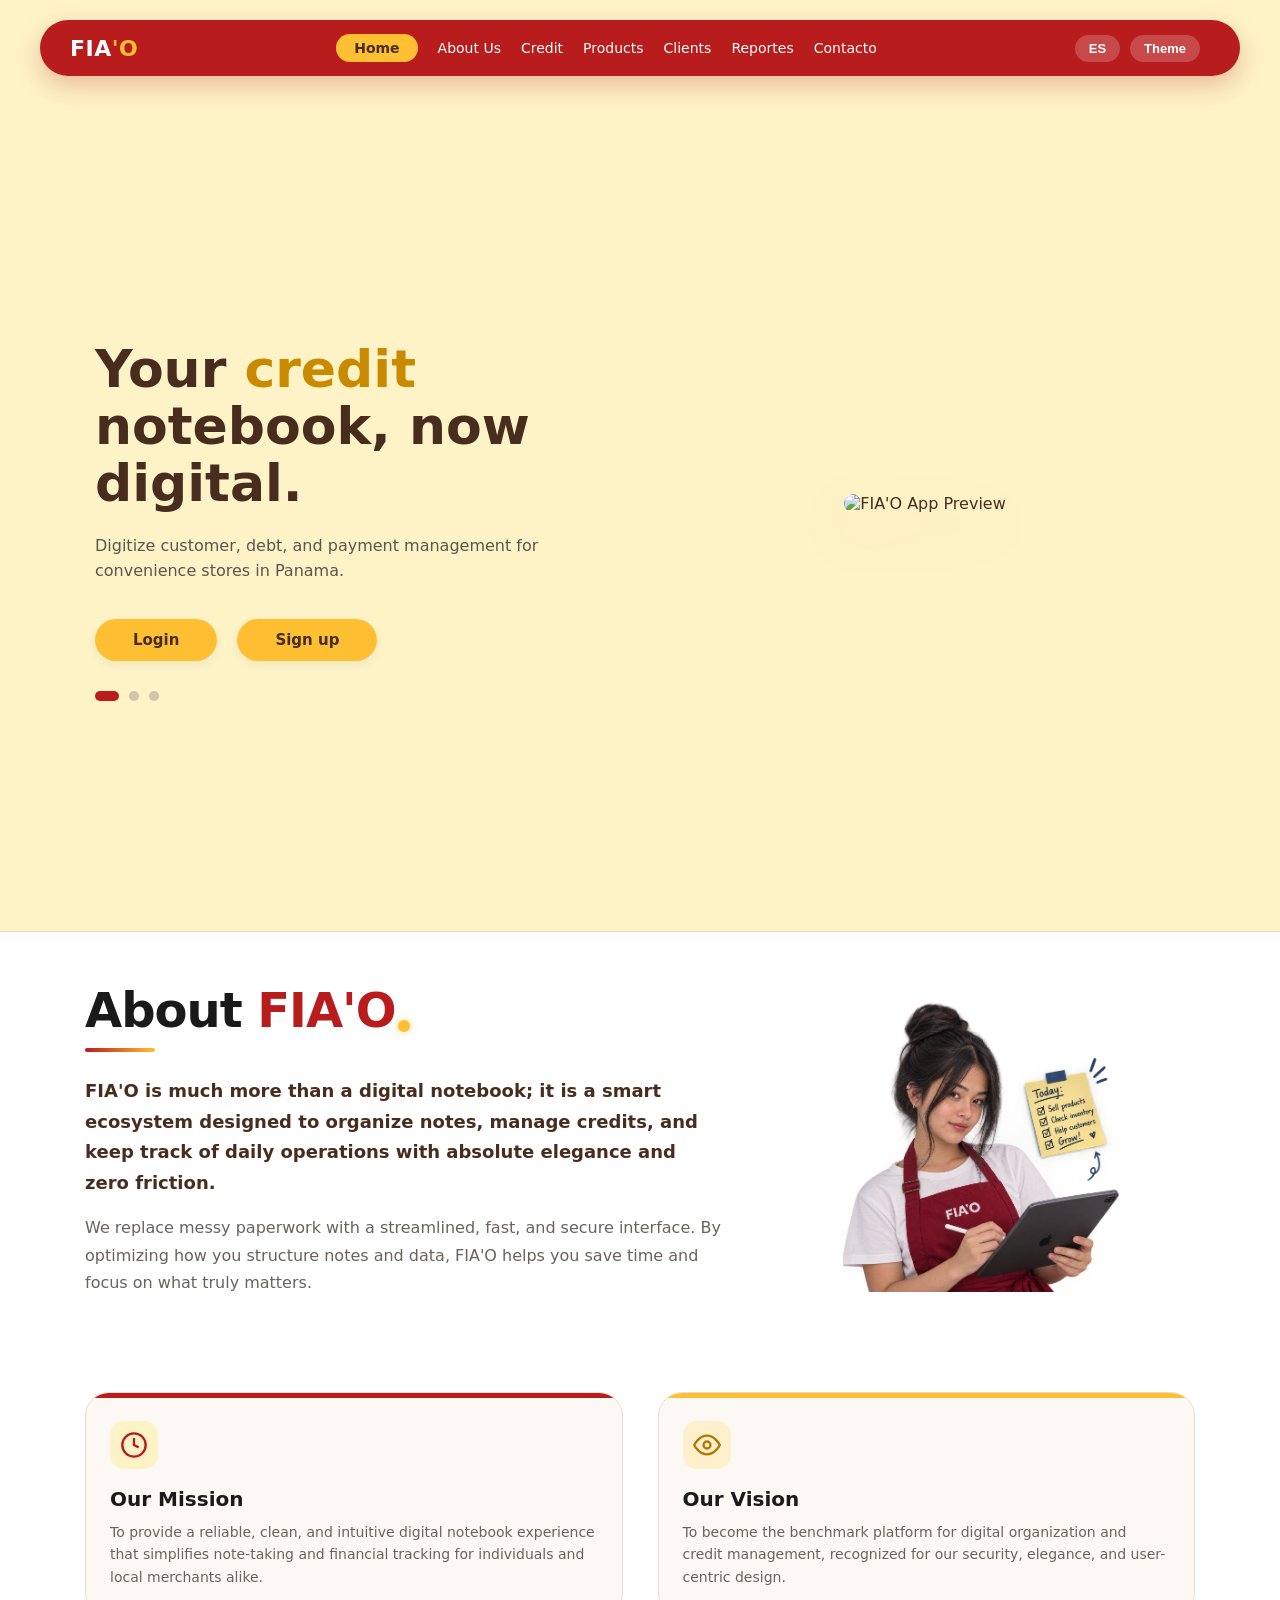
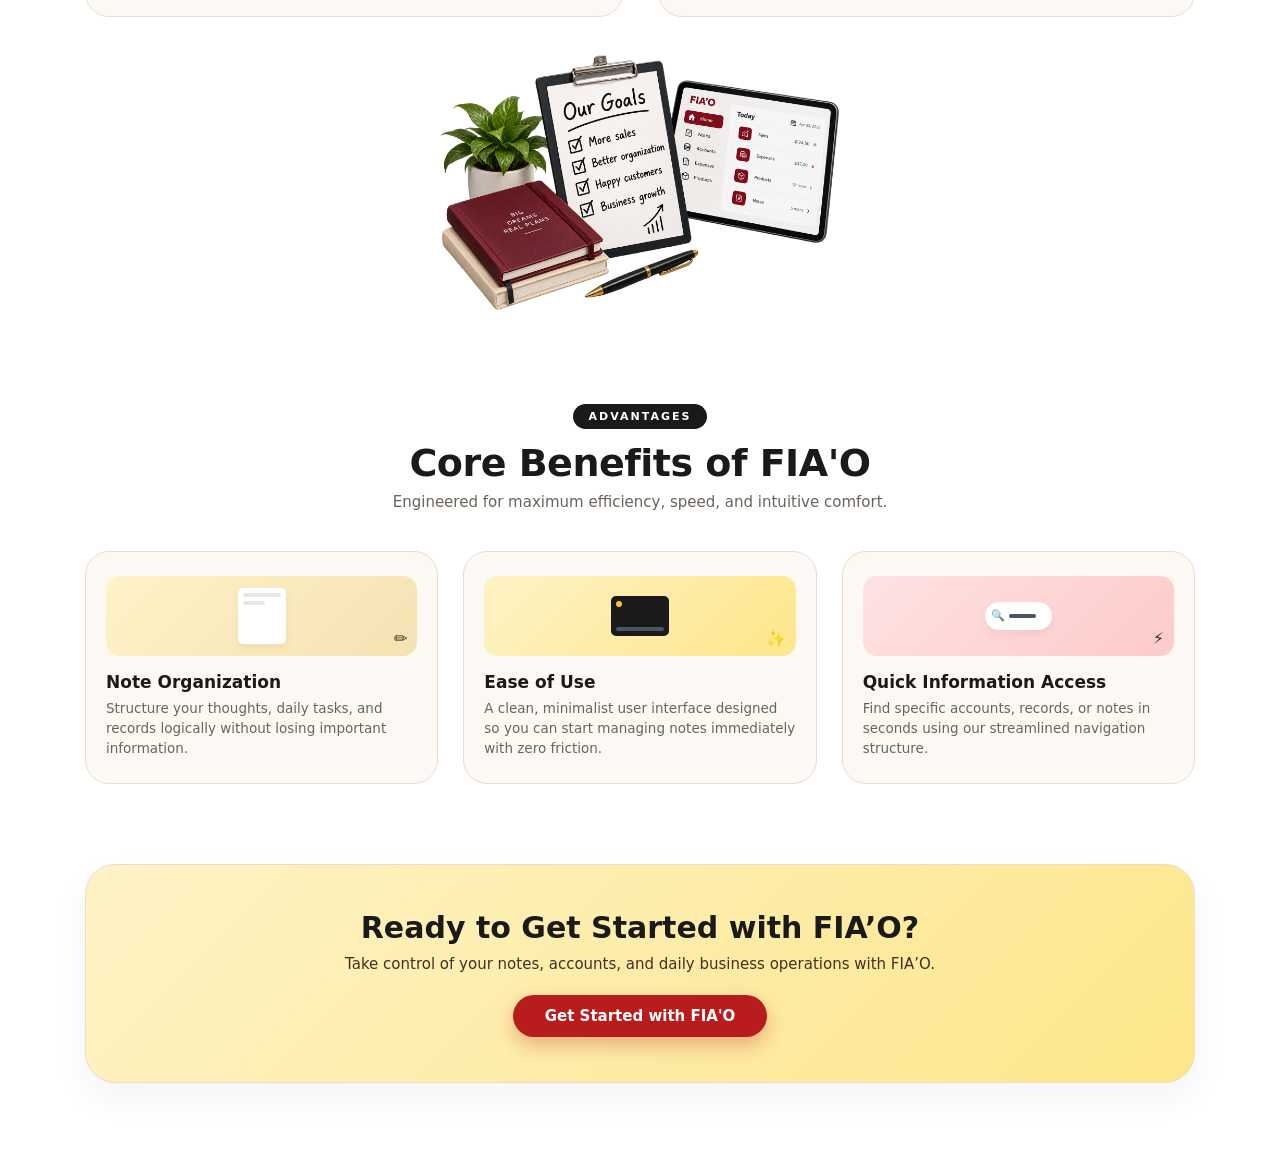
==== commit 87b09c5f: "hola nuevo v.2" ====
--- a/index.html
+++ b/index.html
@@ -6,19 +6,19 @@
     <title>FIA'O - Digital Notebook</title>
     <link rel="stylesheet" href="asset/css/index.css">
 </head>
-<body>
+<body id="top">
 
     <!-- BARRA DE NAVEGACIÓN FLOTANTE REDONDEADA -->
     <header class="navbar main-top-nav">
         <a href="index.html" class="logo">FIA<span class="yellow-text">'O</span></a>
         <nav class="nav-links">
             <a href="index.html" class="active" data-en="Home" data-es="Inicio">Home</a>
-            <!-- Enlace ancla para deslizarse suavemente hasta la sección del About Us -->
             <a href="#about-section" data-en="About Us" data-es="Nosotros">About Us</a>
-            <a href="#about-section" data-en="Credit" data-es="Créditos">Credit</a>
+            <a href="owner-credits.html" data-en="Credit" data-es="Créditos">Credit</a>
             <a href="#about-section" data-en="Products" data-es="Productos">Products</a>
             <a href="#about-section" data-en="Clients" data-es="Clientes">Clients</a>
-            <a href="#about-section" data-en="Reports" data-es="Reportes">Reports</a>
+            <a href="#about-section" data-en="Reports" data-es="Reportes">Reportes</a>
+            <a href="owner-credits.html" data-en="Contacto" data-es="Contacto">Contacto</a>
         </nav>
 
         <div class="nav-actions">
@@ -28,7 +28,7 @@
         </div>
     </header>
 
-    <!-- HERO SECTION CON CARRUSEL -->
+    <!-- HERO SECTION CON CARRUSEL (Altura alargada y perfectamente proporcionada) -->
     <main class="hero-carousel-container">
         <div class="hero-content">
             <h1 class="hero-title" data-en='Your <span class="highlight-credit">credit</span> notebook, now digital.' data-es='Tu libreta de <span class="highlight-credit">crédito</span>, ahora digital.'>
@@ -54,12 +54,12 @@
         </div>
 
         <div class="hero-image-side">
-            <img id="carouselImage" src="asset/img/movil.png" alt="FIA'O App Preview" class="carousel-img" 
+            <img id="carouselImage" src="asset/img/slide1.png" alt="FIA'O App Preview" class="carousel-img" 
                  onerror="this.onerror=null; this.src='https://via.placeholder.com/340x600?text=FIA%27O+App+Preview';">
         </div>
     </main>
 
-    <!-- SECCIÓN DONDE SE INCRUSTA EL ARCHIVO ABOUT.HTML ABAJO DEL INDEX -->
+    <!-- SECCIÓN DONDE SE INCRUSTA EL ABOUT.HTML ABAJO DEL INDEX -->
     <section id="about-section" class="iframe-section">
         <iframe src="about.html" class="about-iframe" scrolling="no" id="aboutFrame"></iframe>
     </section>
--- a/asset/css/index.css
+++ b/asset/css/index.css
@@ -6,6 +6,16 @@
     --color-blanco: #ffffff;
     --color-negro: #111111;
     --color-texto-muted: #5c554e;
+    --bg-main: #FEF3C7;
+    --text-main: #482D1F;
+}
+
+body.dark-mode {
+    --bg-main: #181210;
+    --text-main: #FFF7E8;
+    --color-crema: #261D1A;
+    --color-blanco: #1E1715;
+    --color-texto-muted: #d1c5b8;
 }
 
 html, body {
@@ -13,11 +23,11 @@
     margin: 0;
     padding: 0;
     font-family: system-ui, -apple-system, BlinkMacSystemFont, 'Segoe UI', Roboto, sans-serif;
-    background-color: var(--color-crema);
-    color: var(--color-cafe);
-}
-
-/* BARRA DE NAVEGACIÓN FLOTANTE REDONDEADA */
+    background-color: var(--bg-main);
+    color: var(--text-main);
+    transition: background-color 0.3s ease, color 0.3s ease;
+}
+
 .navbar.main-top-nav {
     display: flex;
     justify-content: space-between;
@@ -93,16 +103,16 @@
     background: rgba(255, 255, 255, 0.3);
 }
 
-/* HERO Y CARRUSEL */
+/* HERO Y CARRUSEL ALARGADO HACIA ABAJO PARA ELIMINAR ESPACIOS VACÍOS */
 .hero-carousel-container {
     display: flex;
     justify-content: space-between;
     align-items: center;
-    padding: 60px 80px;
+    padding: 110px 80px; /* Aumentado el padding vertical para más altura */
     max-width: 1250px;
     margin: 0 auto;
     gap: 50px;
-    min-height: 70vh;
+    min-height: 95vh; /* Ocupa mucha más altura vertical de la pantalla */
     box-sizing: border-box;
 }
 
@@ -116,7 +126,7 @@
     font-weight: 800;
     line-height: 1.1;
     margin-bottom: 20px;
-    color: var(--color-cafe);
+    color: var(--text-main);
 }
 
 .highlight-credit {
@@ -188,24 +198,29 @@
     filter: drop-shadow(0 20px 30px rgba(72, 45, 31, 0.15));
     transition: opacity 0.4s ease-in-out;
 }
-/* CONTENEDOR DEL IFRAME DE ABOUT.HTML */
+
 .iframe-section {
     width: 100%;
-    margin-top: 40px;
+    margin: 0;
+    padding: 0;
     background-color: var(--color-blanco);
     border-top: 1px solid #ebdccb;
 }
 
 .about-iframe {
     width: 100%;
-    height: 1450px; /* Aumentamos la altura para que abarque todo el contenido nuevo */
+    height: 100vh;
+    min-height: 1800px;
     border: none;
     display: block;
     overflow: hidden;
 }
 
 @media (max-width: 850px) {
-    .about-iframe {
-        height: 2200px; /* Altura generosa para celulares */
+    .hero-carousel-container {
+        flex-direction: column;
+        padding: 50px 20px;
+        text-align: center;
+        min-height: auto;
     }
 }
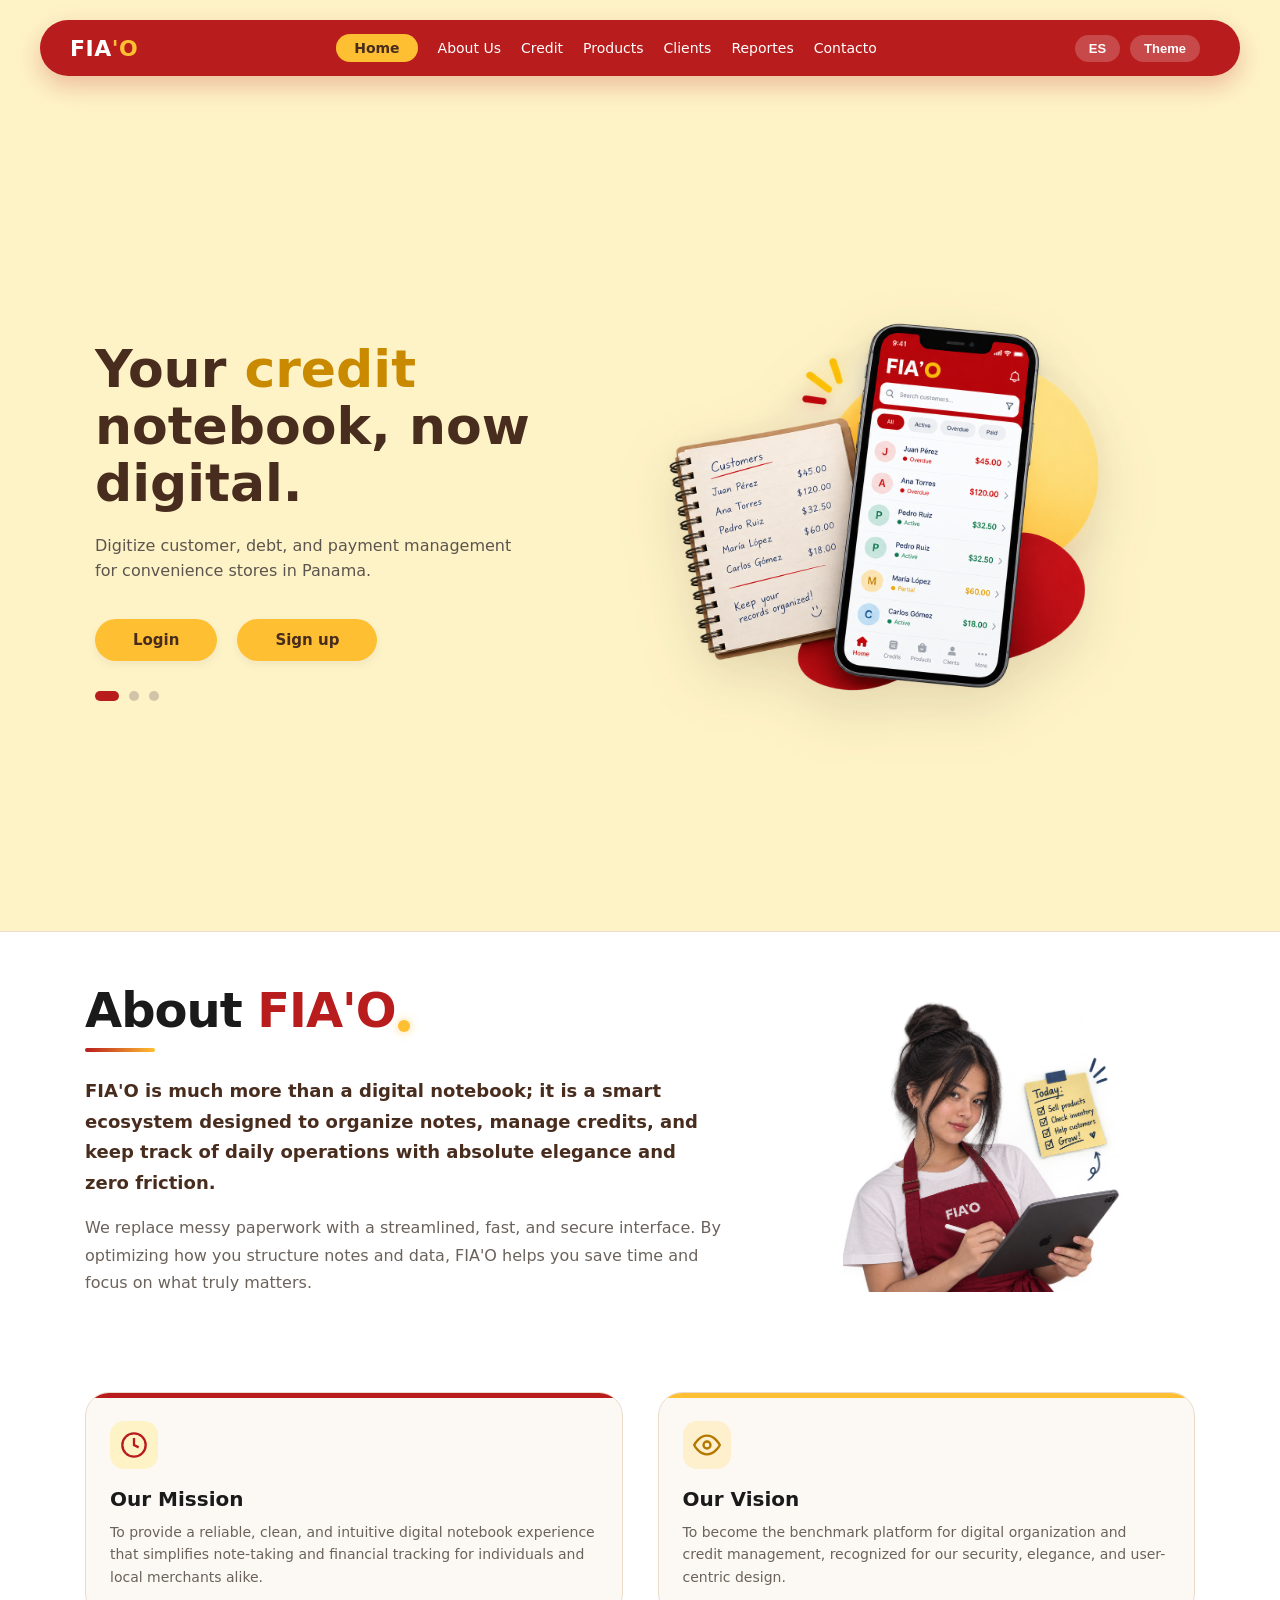
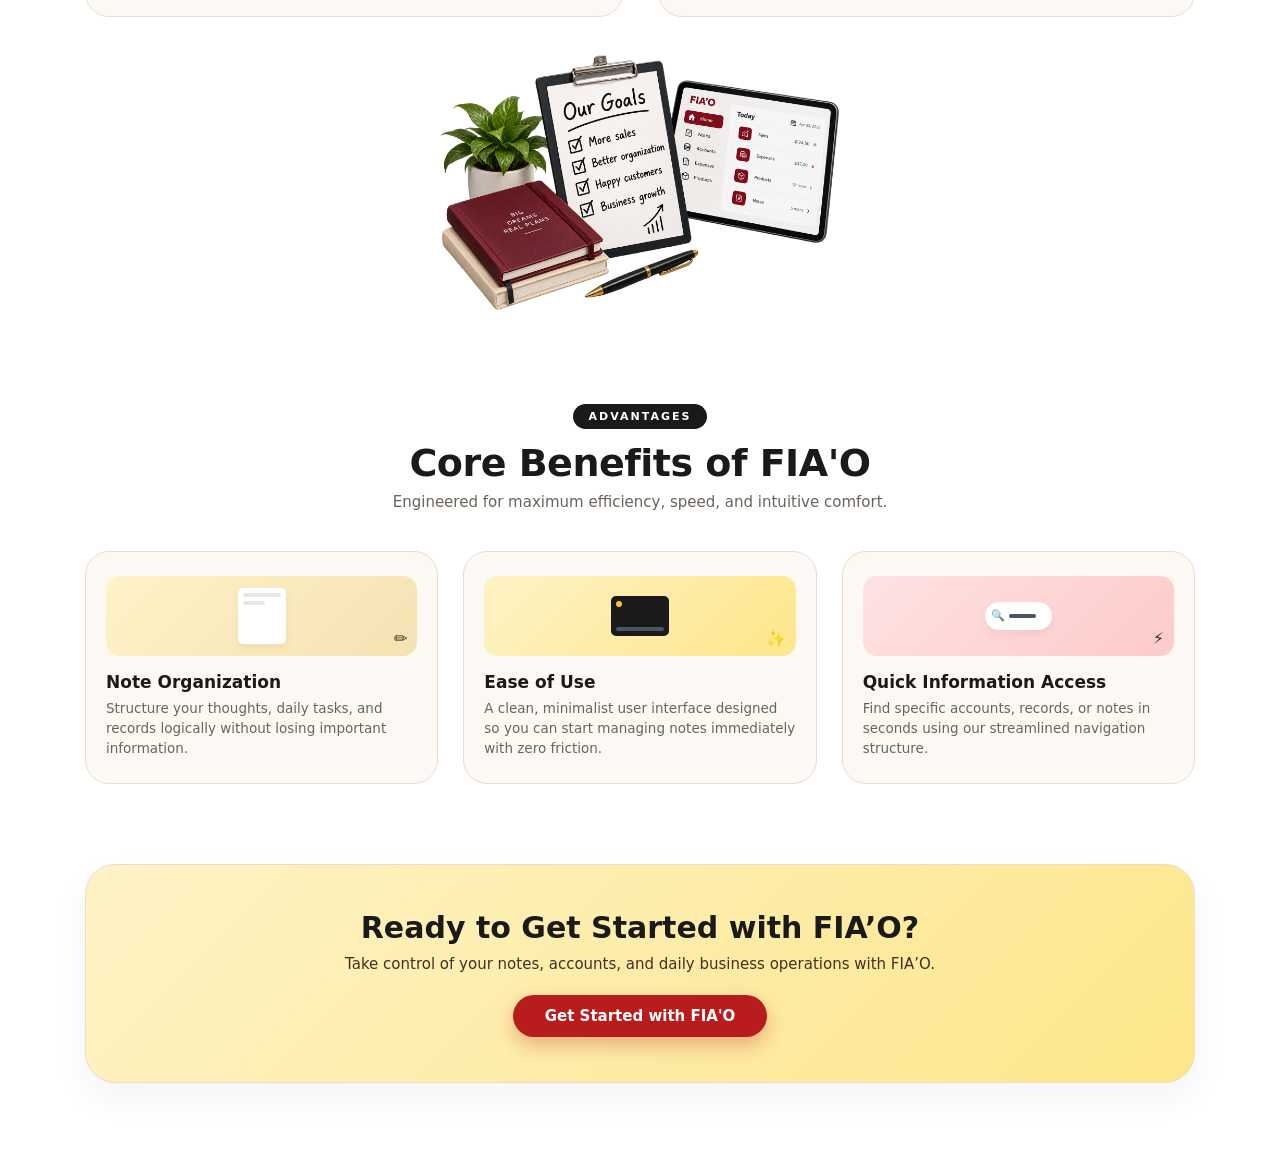
==== commit 8fb30250: "Martes arreglos" ====
--- a/index.html
+++ b/index.html
@@ -18,7 +18,7 @@
             <a href="#about-section" data-en="Products" data-es="Productos">Products</a>
             <a href="#about-section" data-en="Clients" data-es="Clientes">Clients</a>
             <a href="#about-section" data-en="Reports" data-es="Reportes">Reportes</a>
-            <a href="owner-credits.html" data-en="Contacto" data-es="Contacto">Contacto</a>
+            <a href="contacto.html" data-en="Contacto" data-es="Contacto">Contacto</a>
         </nav>
 
         <div class="nav-actions">
--- a/asset/css/index.css
+++ b/asset/css/index.css
@@ -192,7 +192,7 @@
 }
 
 .carousel-img {
-    max-width: 340px;
+    max-width: 600px;
     height: auto;
     border-radius: 24px;
     filter: drop-shadow(0 20px 30px rgba(72, 45, 31, 0.15));
